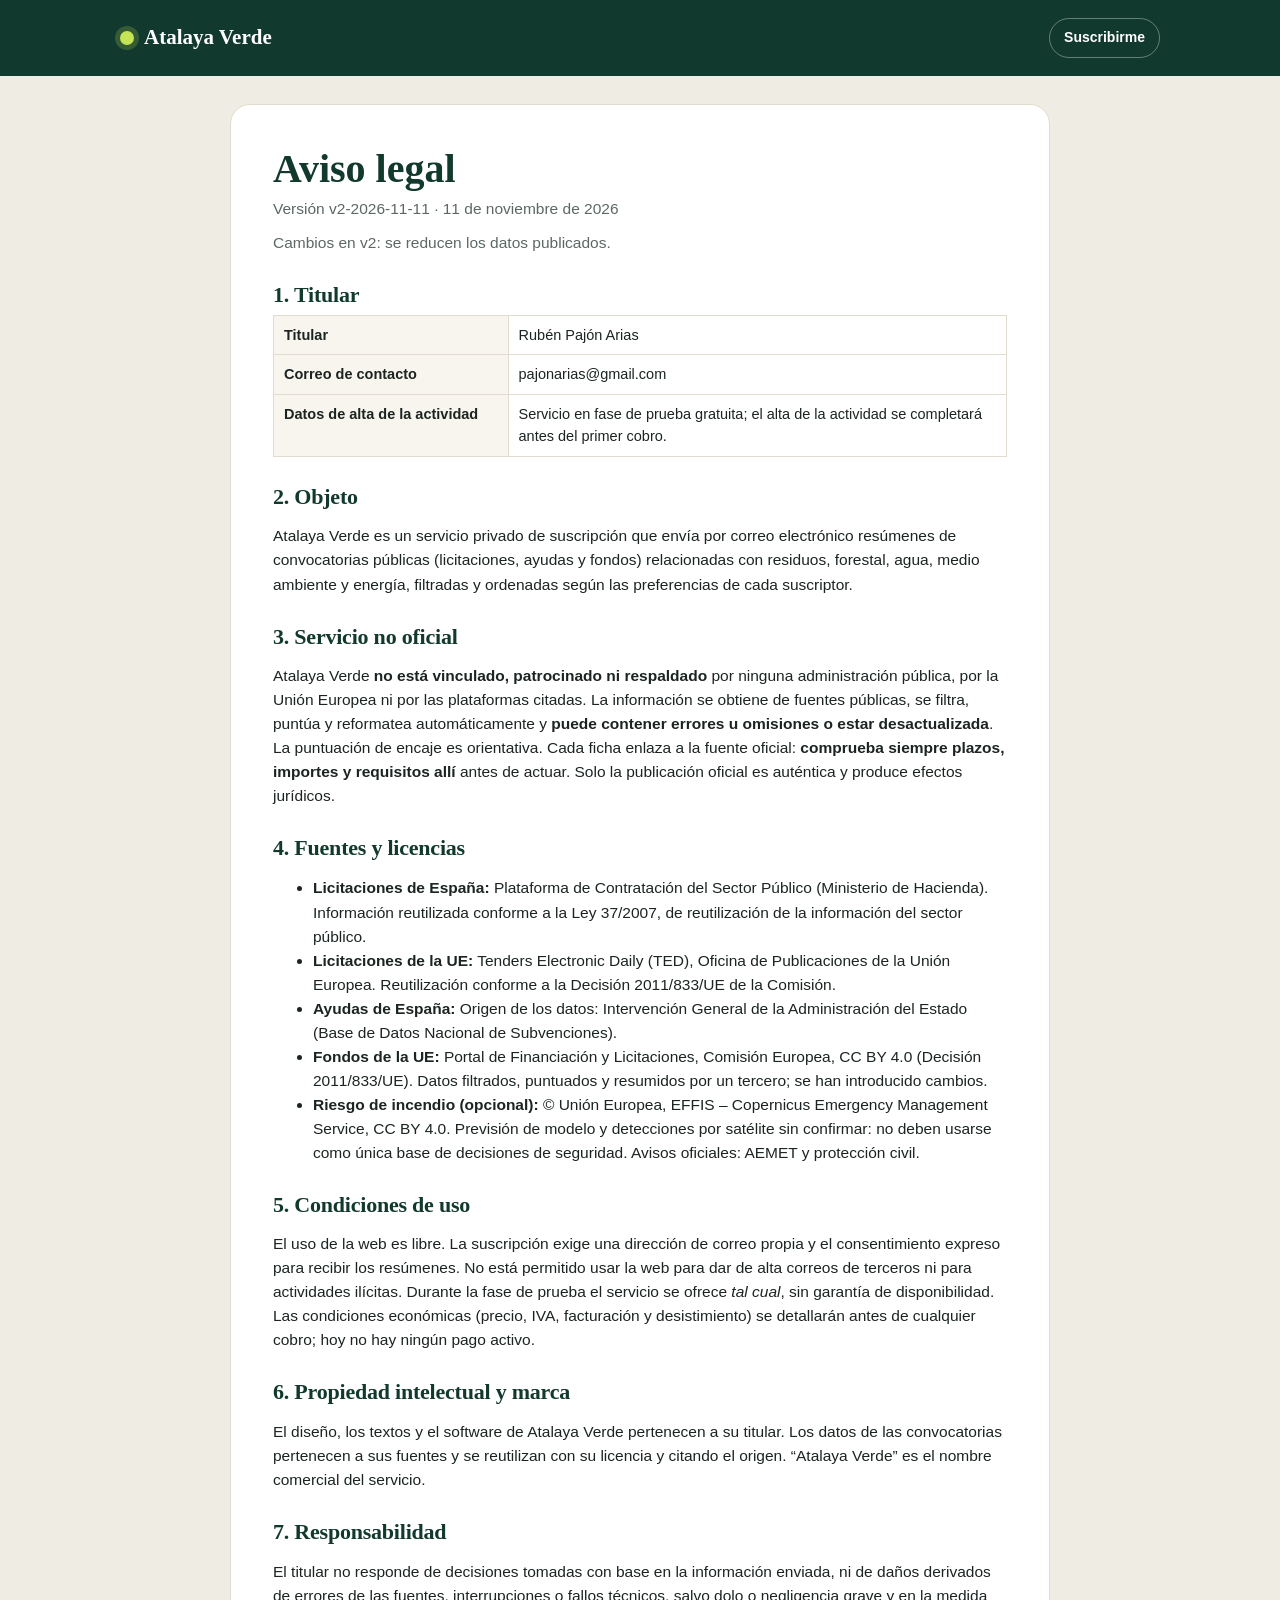
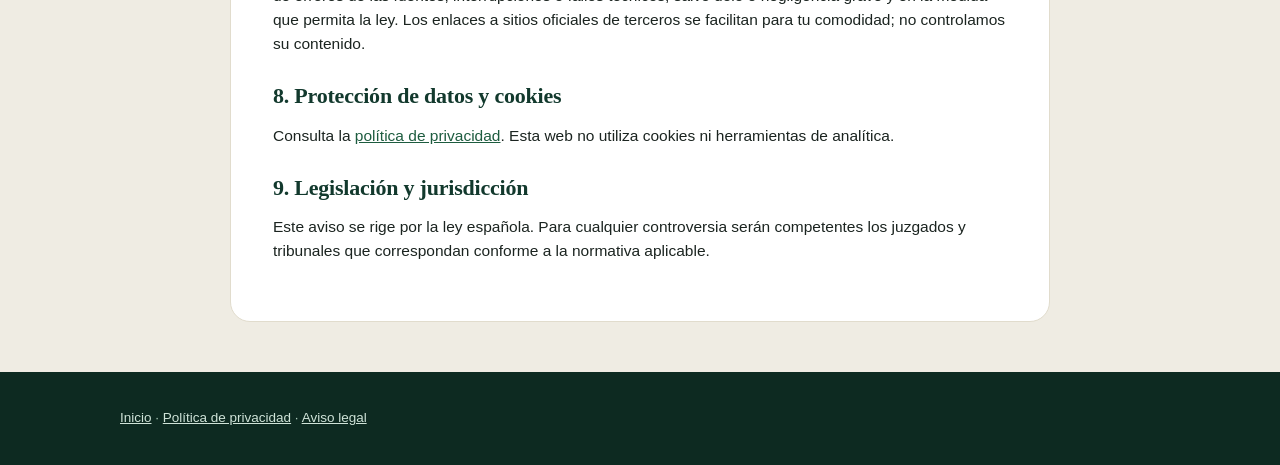
==== aviso-legal.html @ 36a99516 "Web Atalaya Verde" ====
<!doctype html><html lang="es"><head><meta charset="utf-8"><meta name="viewport" content="width=device-width,initial-scale=1"><meta name="robots" content="noindex"><link rel="icon" href="favicon.svg" type="image/svg+xml"><link rel="stylesheet" href="styles.css"><title>Aviso legal · Atalaya Verde</title><link rel="canonical" href="https://atalayaverde.github.io/aviso-legal.html"><meta property="og:url" content="https://atalayaverde.github.io/aviso-legal.html"></head><body>
<header style="background:#12392d"><div class="wrap"><nav class="nav"><a class="brand" href="index.html"><i></i>Atalaya Verde</a><a class="btn-s" href="index.html#alta">Suscribirme</a></nav></div></header>
<main class="wrap"><article class="page">
<h1>Aviso legal</h1>
<p class="hint">Versión v2-2026-11-11 · 11 de noviembre de 2026</p>
<p class="hint">Cambios en v2: se reducen los datos publicados.</p>

<h2>1. Titular</h2>
<table class="t">
<tr><th>Titular</th><td>Rubén Pajón Arias</td></tr>
<tr><th>Correo de contacto</th><td>pajonarias@gmail.com</td></tr>
<tr><th>Datos de alta de la actividad</th><td>Servicio en fase de prueba gratuita; el alta de la actividad se completará antes del primer cobro.</td></tr>
</table>

<h2>2. Objeto</h2>
<p>Atalaya Verde es un servicio privado de suscripción que envía por correo electrónico resúmenes de convocatorias públicas (licitaciones, ayudas y fondos) relacionadas con residuos, forestal, agua, medio ambiente y energía, filtradas y ordenadas según las preferencias de cada suscriptor.</p>

<h2>3. Servicio no oficial</h2>
<p>Atalaya Verde <b>no está vinculado, patrocinado ni respaldado</b> por ninguna administración pública, por la Unión Europea ni por las plataformas citadas. La información se obtiene de fuentes públicas, se filtra, puntúa y reformatea automáticamente y <b>puede contener errores u omisiones o estar desactualizada</b>. La puntuación de encaje es orientativa. Cada ficha enlaza a la fuente oficial: <b>comprueba siempre plazos, importes y requisitos allí</b> antes de actuar. Solo la publicación oficial es auténtica y produce efectos jurídicos.</p>

<h2>4. Fuentes y licencias</h2>
<ul>
<li><b>Licitaciones de España:</b> Plataforma de Contratación del Sector Público (Ministerio de Hacienda). Información reutilizada conforme a la Ley 37/2007, de reutilización de la información del sector público.</li>
<li><b>Licitaciones de la UE:</b> Tenders Electronic Daily (TED), Oficina de Publicaciones de la Unión Europea. Reutilización conforme a la Decisión 2011/833/UE de la Comisión.</li>
<li><b>Ayudas de España:</b> Origen de los datos: Intervención General de la Administración del Estado (Base de Datos Nacional de Subvenciones).</li>
<li><b>Fondos de la UE:</b> Portal de Financiación y Licitaciones, Comisión Europea, CC BY 4.0 (Decisión 2011/833/UE). Datos filtrados, puntuados y resumidos por un tercero; se han introducido cambios.</li>
<li><b>Riesgo de incendio (opcional):</b> © Unión Europea, EFFIS – Copernicus Emergency Management Service, CC BY 4.0. Previsión de modelo y detecciones por satélite sin confirmar: no deben usarse como única base de decisiones de seguridad. Avisos oficiales: AEMET y protección civil.</li>
</ul>

<h2>5. Condiciones de uso</h2>
<p>El uso de la web es libre. La suscripción exige una dirección de correo propia y el consentimiento expreso para recibir los resúmenes. No está permitido usar la web para dar de alta correos de terceros ni para actividades ilícitas. Durante la fase de prueba el servicio se ofrece <i>tal cual</i>, sin garantía de disponibilidad. Las condiciones económicas (precio, IVA, facturación y desistimiento) se detallarán antes de cualquier cobro; hoy no hay ningún pago activo.</p>

<h2>6. Propiedad intelectual y marca</h2>
<p>El diseño, los textos y el software de Atalaya Verde pertenecen a su titular. Los datos de las convocatorias pertenecen a sus fuentes y se reutilizan con su licencia y citando el origen. “Atalaya Verde” es el nombre comercial del servicio.</p>

<h2>7. Responsabilidad</h2>
<p>El titular no responde de decisiones tomadas con base en la información enviada, ni de daños derivados de errores de las fuentes, interrupciones o fallos técnicos, salvo dolo o negligencia grave y en la medida que permita la ley. Los enlaces a sitios oficiales de terceros se facilitan para tu comodidad; no controlamos su contenido.</p>

<h2>8. Protección de datos y cookies</h2>
<p>Consulta la <a href="privacidad.html">política de privacidad</a>. Esta web no utiliza cookies ni herramientas de analítica.</p>

<h2>9. Legislación y jurisdicción</h2>
<p>Este aviso se rige por la ley española. Para cualquier controversia serán competentes los juzgados y tribunales que correspondan conforme a la normativa aplicable.</p>
</article></main><footer><div class="wrap"><a href="index.html">Inicio</a> · <a href="privacidad.html">Política de privacidad</a> · <a href="aviso-legal.html">Aviso legal</a></div></footer></body></html>
---- styles.css ----
:root{--forest:#12392d;--forest2:#1d5c3f;--lime:#c4e456;--paper:#efece3;--card:#fff;--ink:#1b2420;--mute:#5d6862;--line:#e1dccd;--amber:#b7791f;--r:16px;--serif:Georgia,'Times New Roman',serif;--sans:-apple-system,'Segoe UI',Roboto,Helvetica,Arial,sans-serif}
*{box-sizing:border-box}html{scroll-behavior:smooth}
body{margin:0;background:var(--paper);color:var(--ink);font:16px/1.55 var(--sans);-webkit-text-size-adjust:100%}
a{color:var(--forest2)}img{max-width:100%;height:auto}
.wrap{width:100%;max-width:1080px;margin:0 auto;padding:0 20px}
.proto{background:#fff1d6;color:#7a4b00;font-size:13px;text-align:center;padding:8px 14px;border-bottom:1px solid #f0d9a2}
.nav{display:flex;align-items:center;justify-content:space-between;padding:18px 0}
.brand{display:flex;align-items:center;gap:10px;font:700 21px var(--serif);color:#fff;text-decoration:none}
.brand i{width:14px;height:14px;border-radius:50%;background:var(--lime);box-shadow:0 0 0 5px rgba(196,228,86,.2)}
.nav a.btn-s{color:#fff;border:1px solid rgba(255,255,255,.35);padding:8px 14px;border-radius:999px;text-decoration:none;font-size:14px;font-weight:600}
/* hero */
.hero{background:var(--forest) url(img/contours.svg) right center/cover no-repeat;color:#fff;padding-bottom:64px;position:relative;overflow:hidden}
.hero h1{font:700 clamp(34px,8vw,64px)/1.04 var(--serif);margin:34px 0 18px;letter-spacing:-.02em;max-width:14ch}
.hero h1 em{font-style:normal;color:var(--lime)}
.hero p.lead{font-size:clamp(17px,2.4vw,20px);color:#d6e8dd;max-width:34em;margin:0 0 26px}
.cta{display:flex;flex-wrap:wrap;gap:12px;align-items:center}
.btn{display:inline-block;background:var(--lime);color:var(--forest);font-weight:800;padding:15px 24px;border-radius:12px;text-decoration:none;border:0;font-size:16px;cursor:pointer}
.btn:hover{filter:brightness(1.05)}.btn:disabled{opacity:.6;cursor:wait}
.btn-ghost{background:transparent;color:#fff;border:1px solid rgba(255,255,255,.4)}
.ticks{display:flex;flex-wrap:wrap;gap:8px 22px;margin:26px 0 0;padding:0;list-style:none;color:#bcd6c8;font-size:14px}
.ticks li:before{content:"✓ ";color:var(--lime);font-weight:800}
.hero-grid{display:grid;gap:34px}
.mini{background:#fff;color:var(--ink);border-radius:var(--r);padding:16px 18px;border-left:6px solid var(--forest2);box-shadow:0 18px 50px rgba(0,0,0,.28);max-width:440px;transform:rotate(1.2deg)}
.mini .t{font-size:11px;font-weight:800;letter-spacing:.06em;text-transform:uppercase;color:var(--forest2);display:flex;justify-content:space-between;gap:10px}
.mini .t b{background:var(--forest);color:var(--lime);padding:3px 8px;border-radius:7px;letter-spacing:0;text-transform:none}
.mini h3{font:700 18px/1.3 var(--serif);margin:8px 0}
.mini .m{font-size:13px;color:var(--mute)}
.pill{display:inline-block;font-size:12px;font-weight:700;padding:6px 10px;border-radius:999px;margin-top:10px}
.pill.g{background:#e3f2e8;color:#1d5c3f}.pill.r{background:#fde8e4;color:#b42318}.pill.a{background:#fff1d6;color:#935400}
/* sections */
section{padding:60px 0}
h2{font:700 clamp(28px,5vw,40px)/1.1 var(--serif);color:var(--forest);margin:0 0 12px;letter-spacing:-.01em}
.sub{color:var(--mute);max-width:40em;margin:0 0 30px}
.steps{display:grid;gap:14px;counter-reset:s}
.step{background:var(--card);border:1px solid var(--line);border-radius:var(--r);padding:20px;counter-increment:s}
.step:before{content:counter(s);display:inline-grid;place-items:center;width:34px;height:34px;border-radius:50%;background:var(--forest);color:var(--lime);font:700 17px var(--serif);margin-bottom:10px}
.step h3{margin:0 0 6px;font:700 19px var(--serif)}.step p{margin:0;color:var(--mute);font-size:15px}
.sources{display:grid;gap:12px}
.src{background:var(--card);border:1px solid var(--line);border-left:5px solid var(--forest2);border-radius:12px;padding:14px 16px}
.src b{display:block}.src span{font-size:13.5px;color:var(--mute)}
.src.ue{border-left-color:#1f5fbf}.src.ay{border-left-color:var(--amber)}.src.fo{border-left-color:#6b46c1}
.sample{background:var(--forest);color:#fff}
.sample h2{color:#fff}.sample .sub{color:#cfe3d8}
.shots{display:grid;gap:22px;align-items:start}
.shot{background:#fff;border-radius:18px;padding:10px;box-shadow:0 20px 60px rgba(0,0,0,.35);max-width:420px;margin:0 auto}
.shot img{display:block;border-radius:10px;width:100%}
.shot .cap{font-size:13px;color:var(--mute);padding:8px 6px 2px;text-align:center}
.shot .cap a{font-weight:700}
.sample .txt ul{padding-left:20px;color:#d6e8dd}
.sample .txt li{margin:8px 0}
/* pricing */
.plans{display:grid;gap:16px}
.plan{background:var(--card);border:1px solid var(--line);border-radius:var(--r);padding:24px;display:flex;flex-direction:column}
.plan.hot{border:2px solid var(--forest2);position:relative}
.plan.hot:before{content:"Recomendado";position:absolute;top:-13px;left:20px;background:var(--forest2);color:#fff;font-size:12px;font-weight:800;padding:4px 10px;border-radius:999px}
.plan h3{font:700 22px var(--serif);margin:0}.price{font:700 40px var(--serif);color:var(--forest);margin:8px 0 2px}.price small{font:600 15px var(--sans);color:var(--mute)}
.plan ul{padding:0;margin:14px 0 20px;list-style:none;flex:1}.plan li{padding:5px 0 5px 24px;position:relative;font-size:15px}
.plan li:before{content:"✓";position:absolute;left:0;color:var(--forest2);font-weight:800}
.plan .btn{text-align:center;background:var(--forest);color:var(--lime)}
.plan.hot .btn{background:var(--lime);color:var(--forest);box-shadow:0 0 0 2px var(--forest) inset}
.note{font-size:13px;color:var(--mute);margin-top:14px}
/* form */
.formcard{background:var(--card);border:1px solid var(--line);border-radius:20px;padding:22px;box-shadow:0 10px 40px rgba(18,57,45,.08)}
fieldset{border:0;padding:0;margin:0 0 22px}legend{font:700 18px var(--serif);color:var(--forest);padding:0;margin-bottom:4px}
.hint{font-size:13.5px;color:var(--mute);margin:0 0 10px}
label.f{display:block;font-weight:700;font-size:14px;margin:0 0 6px}
input[type=email],input[type=text],select{width:100%;font:inherit;padding:13px 14px;border:1.5px solid #cfc9b8;border-radius:12px;background:#fff;color:var(--ink)}
input:focus,select:focus{outline:3px solid rgba(29,92,63,.25);border-color:var(--forest2)}
.row{display:grid;gap:14px}
.chips{display:flex;flex-wrap:wrap;gap:8px}
.chip{position:relative}
.chip input{position:absolute;opacity:0;inset:0;cursor:pointer;width:100%;height:100%;margin:0}
.chip span{display:inline-block;padding:9px 14px;border:1.5px solid #cfc9b8;border-radius:999px;font-size:14px;font-weight:600;background:#fff;color:var(--ink);user-select:none}
.chip input:checked+span{background:var(--forest);color:var(--lime);border-color:var(--forest)}
.chip input:focus-visible+span{outline:3px solid rgba(29,92,63,.4)}
details{border:1px dashed #cfc9b8;border-radius:12px;padding:10px 14px;margin-top:10px}summary{cursor:pointer;font-weight:700;font-size:14px;color:var(--forest2)}
.consent{background:#f7f5ee;border:1px solid var(--line);border-radius:12px;padding:14px;margin:6px 0 16px}
.consent label{display:flex;gap:10px;align-items:flex-start;font-size:14px;cursor:pointer}
.consent input{margin-top:3px;width:20px;height:20px;flex:none}
.l1{font-size:12.5px;color:var(--mute);margin-top:10px;line-height:1.5}.l1 b{color:var(--ink)}
.hp{position:absolute;left:-9999px;height:0;overflow:hidden}
.msg{padding:14px 16px;border-radius:12px;margin-top:14px;font-size:15px}.msg.ok{background:#e3f2e8;color:#1d5c3f}.msg.err{background:#fde8e4;color:#b42318}
.formcard .btn{background:var(--forest);color:var(--lime);width:100%;padding:17px}
/* footer / pages */
footer{background:#0d2a21;color:#a9c7b8;padding:36px 0;font-size:13.5px}
footer a{color:#cfe3d8}footer .attr{border-top:1px solid rgba(255,255,255,.12);margin-top:18px;padding-top:16px;font-size:12px;line-height:1.55;color:#8fb0a0}
.page{background:#fff;border:1px solid var(--line);border-radius:20px;padding:26px;margin:28px auto 50px;max-width:820px}
.page h1{font:700 clamp(28px,6vw,40px)/1.1 var(--serif);color:var(--forest);margin:0 0 6px}.page h2{font-size:22px;margin:28px 0 8px}.page p,.page li{font-size:15.5px}
.ph{background:#fff1d6;color:#7a4b00;padding:1px 5px;border-radius:5px;font-weight:700}
.draft{background:#fde8e4;color:#8a1c12;border:1px solid #f4bdb5;border-radius:12px;padding:12px 14px;font-size:14px;margin:14px 0}
table.t{border-collapse:collapse;width:100%;font-size:14.5px}table.t td,table.t th{border:1px solid var(--line);padding:8px 10px;text-align:left;vertical-align:top}table.t th{background:#f7f5ee;width:32%}
.center{min-height:60vh;display:grid;place-items:center;text-align:center;padding:40px 0}
.big{font-size:54px;line-height:1}
@media(min-width:760px){.hero-grid{grid-template-columns:1.25fr 1fr;align-items:center}.steps{grid-template-columns:repeat(3,1fr)}.sources{grid-template-columns:1fr 1fr}.plans{grid-template-columns:repeat(3,1fr)}.shots{grid-template-columns:1fr 1fr}.row.two{grid-template-columns:1fr 1fr}.formcard{padding:34px}.page{padding:42px}}
@media(min-width:1000px){.shots{grid-template-columns:1fr 1fr 1.1fr}}
@media(prefers-reduced-motion:no-preference){.mini{transition:transform .3s}.mini:hover{transform:rotate(0)}}
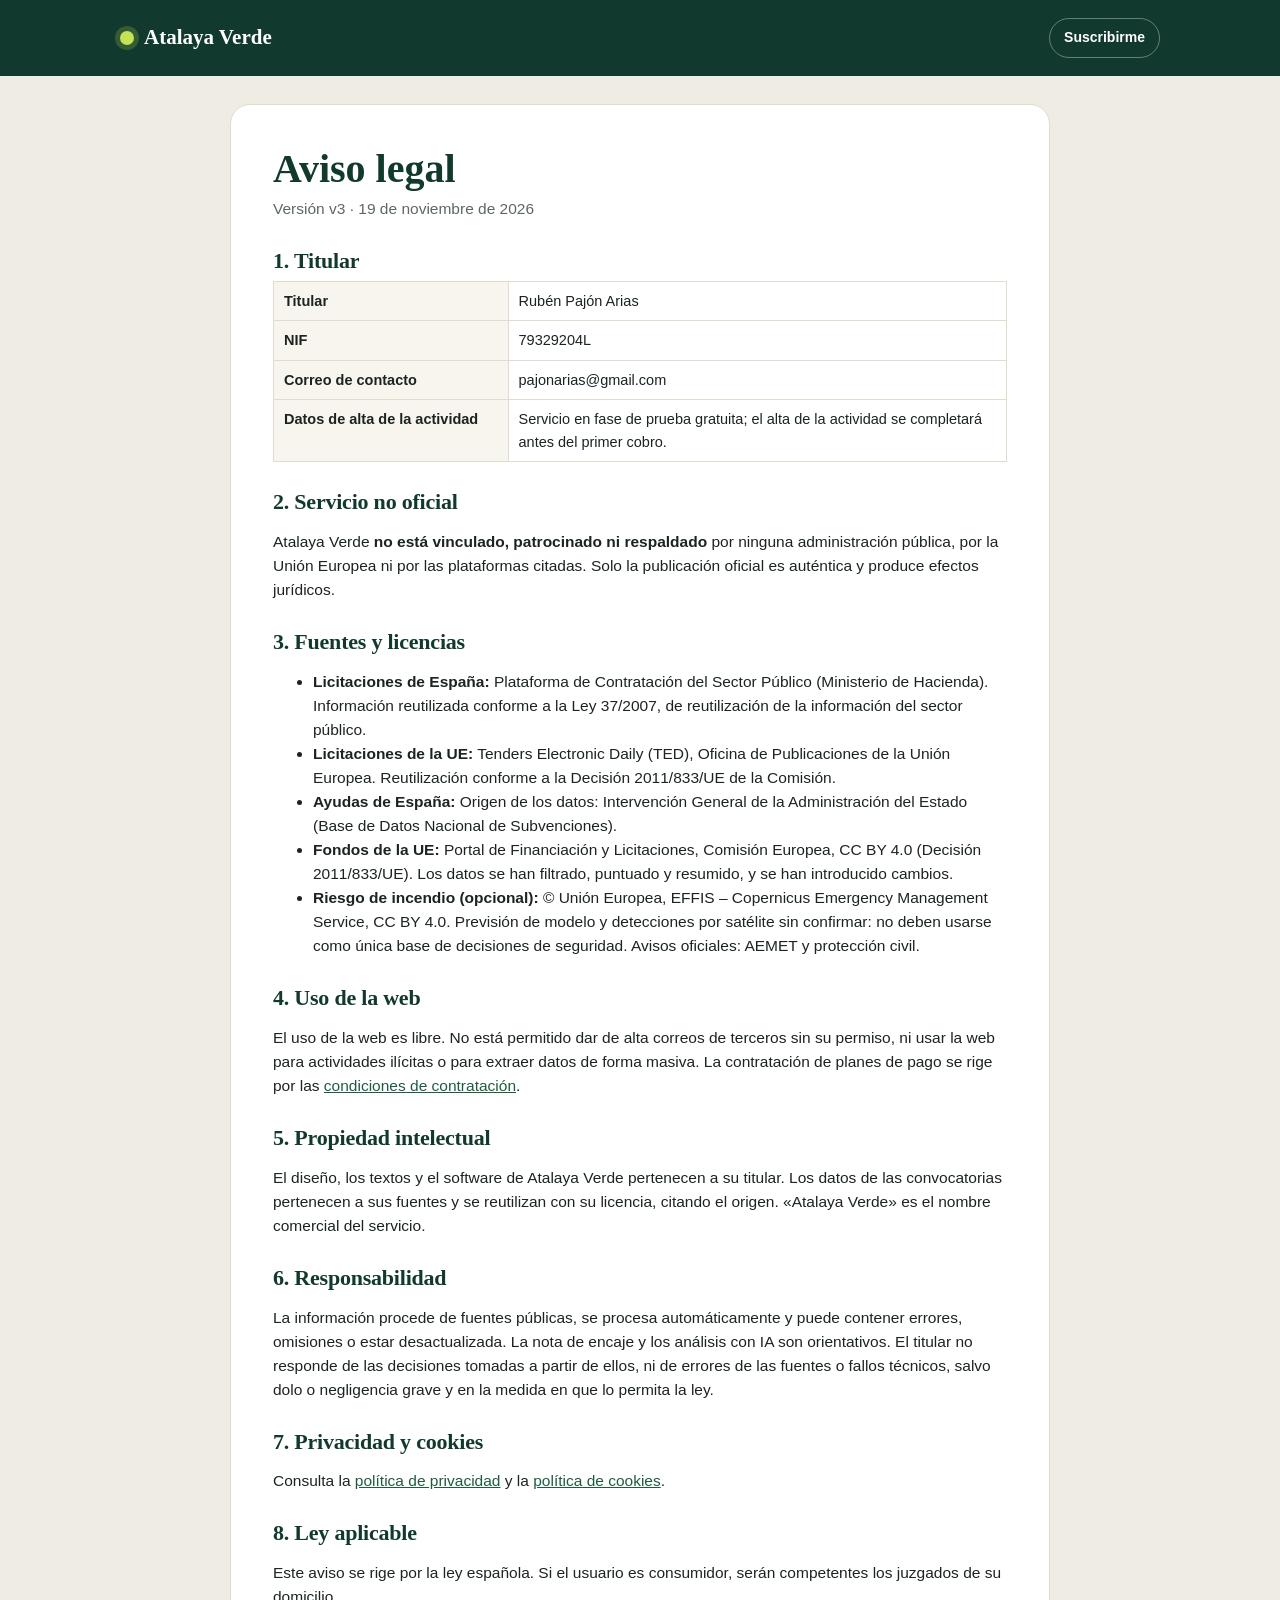
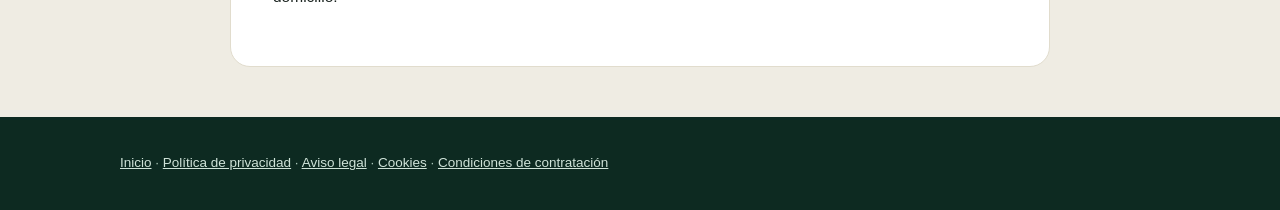
==== commit 8d859e09: "Precios 19/39, panel LER, textos legales y cookies" ====
--- a/aviso-legal.html
+++ b/aviso-legal.html
@@ -2,43 +2,40 @@
 <header style="background:#12392d"><div class="wrap"><nav class="nav"><a class="brand" href="index.html"><i></i>Atalaya Verde</a><a class="btn-s" href="index.html#alta">Suscribirme</a></nav></div></header>
 <main class="wrap"><article class="page">
 <h1>Aviso legal</h1>
-<p class="hint">Versión v2-2026-11-11 · 11 de noviembre de 2026</p>
-<p class="hint">Cambios en v2: se reducen los datos publicados.</p>
+<p class="hint">Versión v3 · 19 de noviembre de 2026</p>
 
 <h2>1. Titular</h2>
 <table class="t">
 <tr><th>Titular</th><td>Rubén Pajón Arias</td></tr>
+<tr><th>NIF</th><td>79329204L</td></tr>
 <tr><th>Correo de contacto</th><td>pajonarias@gmail.com</td></tr>
 <tr><th>Datos de alta de la actividad</th><td>Servicio en fase de prueba gratuita; el alta de la actividad se completará antes del primer cobro.</td></tr>
 </table>
 
-<h2>2. Objeto</h2>
-<p>Atalaya Verde es un servicio privado de suscripción que envía por correo electrónico resúmenes de convocatorias públicas (licitaciones, ayudas y fondos) relacionadas con residuos, forestal, agua, medio ambiente y energía, filtradas y ordenadas según las preferencias de cada suscriptor.</p>
+<h2>2. Servicio no oficial</h2>
+<p>Atalaya Verde <b>no está vinculado, patrocinado ni respaldado</b> por ninguna administración pública, por la Unión Europea ni por las plataformas citadas. Solo la publicación oficial es auténtica y produce efectos jurídicos.</p>
 
-<h2>3. Servicio no oficial</h2>
-<p>Atalaya Verde <b>no está vinculado, patrocinado ni respaldado</b> por ninguna administración pública, por la Unión Europea ni por las plataformas citadas. La información se obtiene de fuentes públicas, se filtra, puntúa y reformatea automáticamente y <b>puede contener errores u omisiones o estar desactualizada</b>. La puntuación de encaje es orientativa. Cada ficha enlaza a la fuente oficial: <b>comprueba siempre plazos, importes y requisitos allí</b> antes de actuar. Solo la publicación oficial es auténtica y produce efectos jurídicos.</p>
-
-<h2>4. Fuentes y licencias</h2>
+<h2>3. Fuentes y licencias</h2>
 <ul>
 <li><b>Licitaciones de España:</b> Plataforma de Contratación del Sector Público (Ministerio de Hacienda). Información reutilizada conforme a la Ley 37/2007, de reutilización de la información del sector público.</li>
 <li><b>Licitaciones de la UE:</b> Tenders Electronic Daily (TED), Oficina de Publicaciones de la Unión Europea. Reutilización conforme a la Decisión 2011/833/UE de la Comisión.</li>
 <li><b>Ayudas de España:</b> Origen de los datos: Intervención General de la Administración del Estado (Base de Datos Nacional de Subvenciones).</li>
-<li><b>Fondos de la UE:</b> Portal de Financiación y Licitaciones, Comisión Europea, CC BY 4.0 (Decisión 2011/833/UE). Datos filtrados, puntuados y resumidos por un tercero; se han introducido cambios.</li>
+<li><b>Fondos de la UE:</b> Portal de Financiación y Licitaciones, Comisión Europea, CC BY 4.0 (Decisión 2011/833/UE). Los datos se han filtrado, puntuado y resumido, y se han introducido cambios.</li>
 <li><b>Riesgo de incendio (opcional):</b> © Unión Europea, EFFIS – Copernicus Emergency Management Service, CC BY 4.0. Previsión de modelo y detecciones por satélite sin confirmar: no deben usarse como única base de decisiones de seguridad. Avisos oficiales: AEMET y protección civil.</li>
 </ul>
 
-<h2>5. Condiciones de uso</h2>
-<p>El uso de la web es libre. La suscripción exige una dirección de correo propia y el consentimiento expreso para recibir los resúmenes. No está permitido usar la web para dar de alta correos de terceros ni para actividades ilícitas. Durante la fase de prueba el servicio se ofrece <i>tal cual</i>, sin garantía de disponibilidad. Las condiciones económicas (precio, IVA, facturación y desistimiento) se detallarán antes de cualquier cobro; hoy no hay ningún pago activo.</p>
+<h2>4. Uso de la web</h2>
+<p>El uso de la web es libre. No está permitido dar de alta correos de terceros sin su permiso, ni usar la web para actividades ilícitas o para extraer datos de forma masiva. La contratación de planes de pago se rige por las <a href="condiciones.html">condiciones de contratación</a>.</p>
 
-<h2>6. Propiedad intelectual y marca</h2>
-<p>El diseño, los textos y el software de Atalaya Verde pertenecen a su titular. Los datos de las convocatorias pertenecen a sus fuentes y se reutilizan con su licencia y citando el origen. “Atalaya Verde” es el nombre comercial del servicio.</p>
+<h2>5. Propiedad intelectual</h2>
+<p>El diseño, los textos y el software de Atalaya Verde pertenecen a su titular. Los datos de las convocatorias pertenecen a sus fuentes y se reutilizan con su licencia, citando el origen. «Atalaya Verde» es el nombre comercial del servicio.</p>
 
-<h2>7. Responsabilidad</h2>
-<p>El titular no responde de decisiones tomadas con base en la información enviada, ni de daños derivados de errores de las fuentes, interrupciones o fallos técnicos, salvo dolo o negligencia grave y en la medida que permita la ley. Los enlaces a sitios oficiales de terceros se facilitan para tu comodidad; no controlamos su contenido.</p>
+<h2>6. Responsabilidad</h2>
+<p>La información procede de fuentes públicas, se procesa automáticamente y puede contener errores, omisiones o estar desactualizada. La nota de encaje y los análisis con IA son orientativos. El titular no responde de las decisiones tomadas a partir de ellos, ni de errores de las fuentes o fallos técnicos, salvo dolo o negligencia grave y en la medida en que lo permita la ley.</p>
 
-<h2>8. Protección de datos y cookies</h2>
-<p>Consulta la <a href="privacidad.html">política de privacidad</a>. Esta web no utiliza cookies ni herramientas de analítica.</p>
+<h2>7. Privacidad y cookies</h2>
+<p>Consulta la <a href="privacidad.html">política de privacidad</a> y la <a href="cookies.html">política de cookies</a>.</p>
 
-<h2>9. Legislación y jurisdicción</h2>
-<p>Este aviso se rige por la ley española. Para cualquier controversia serán competentes los juzgados y tribunales que correspondan conforme a la normativa aplicable.</p>
-</article></main><footer><div class="wrap"><a href="index.html">Inicio</a> · <a href="privacidad.html">Política de privacidad</a> · <a href="aviso-legal.html">Aviso legal</a></div></footer></body></html>
+<h2>8. Ley aplicable</h2>
+<p>Este aviso se rige por la ley española. Si el usuario es consumidor, serán competentes los juzgados de su domicilio.</p>
+</article></main><footer><div class="wrap"><a href="index.html">Inicio</a> · <a href="privacidad.html">Política de privacidad</a> · <a href="aviso-legal.html">Aviso legal</a> · <a href="cookies.html">Cookies</a> · <a href="condiciones.html">Condiciones de contratación</a></div></footer></body></html>
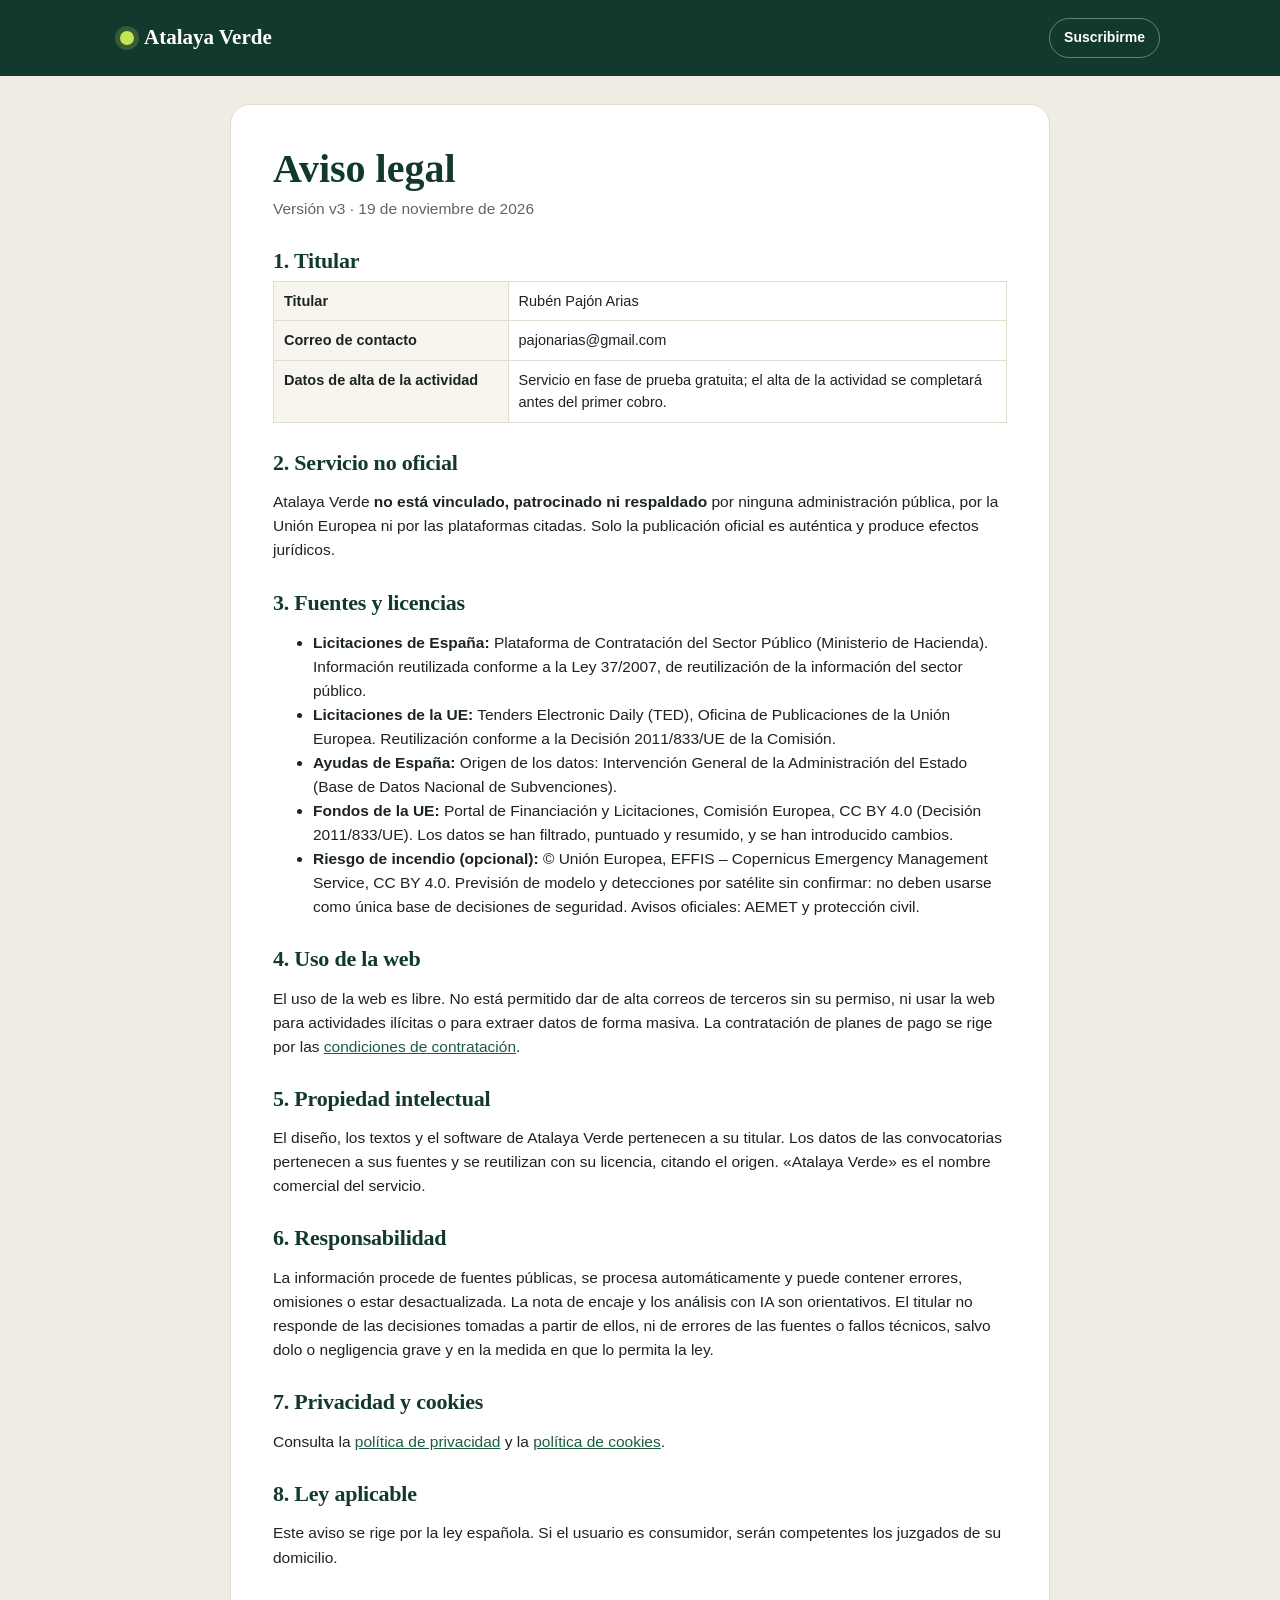
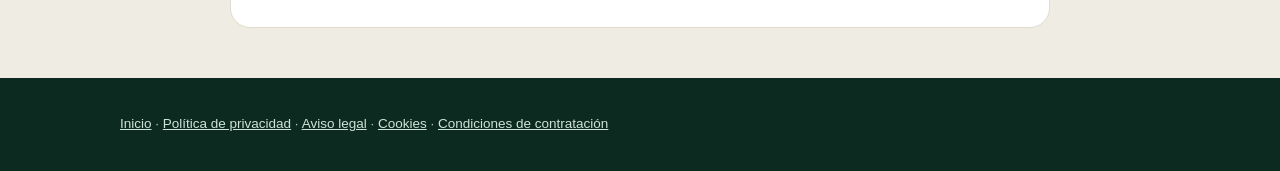
==== commit 15d2115b: "fix(web): oculta NIF hasta el cobro, añade sitemap y actualiza ejemplo de portada" ====
--- a/aviso-legal.html
+++ b/aviso-legal.html
@@ -7,7 +7,7 @@
 <h2>1. Titular</h2>
 <table class="t">
 <tr><th>Titular</th><td>Rubén Pajón Arias</td></tr>
-<tr><th>NIF</th><td>79329204L</td></tr>
+
 <tr><th>Correo de contacto</th><td>pajonarias@gmail.com</td></tr>
 <tr><th>Datos de alta de la actividad</th><td>Servicio en fase de prueba gratuita; el alta de la actividad se completará antes del primer cobro.</td></tr>
 </table>
--- a/styles.css
+++ b/styles.css
@@ -94,3 +94,10 @@
 @media(min-width:760px){.hero-grid{grid-template-columns:1.25fr 1fr;align-items:center}.steps{grid-template-columns:repeat(3,1fr)}.sources{grid-template-columns:1fr 1fr}.plans{grid-template-columns:repeat(3,1fr)}.shots{grid-template-columns:1fr 1fr}.row.two{grid-template-columns:1fr 1fr}.formcard{padding:34px}.page{padding:42px}}
 @media(min-width:1000px){.shots{grid-template-columns:1fr 1fr 1.1fr}}
 @media(prefers-reduced-motion:no-preference){.mini{transition:transform .3s}.mini:hover{transform:rotate(0)}}
+
+.pay{display:flex;flex-direction:column;gap:8px;margin-top:10px}
+.pay[hidden],.pay-note[hidden]{display:none}
+.btn-pay{display:block;text-align:center;padding:12px 16px;border-radius:12px;font-weight:800;font-size:15px;text-decoration:none;background:#fff;color:var(--forest);border:2px solid var(--forest)}
+.btn-pay:hover{background:var(--forest);color:var(--lime)}
+.btn-pay.alt{border-width:1px;font-weight:700;font-size:14px;padding:9px 14px}
+.btn-pay[hidden]{display:none}
